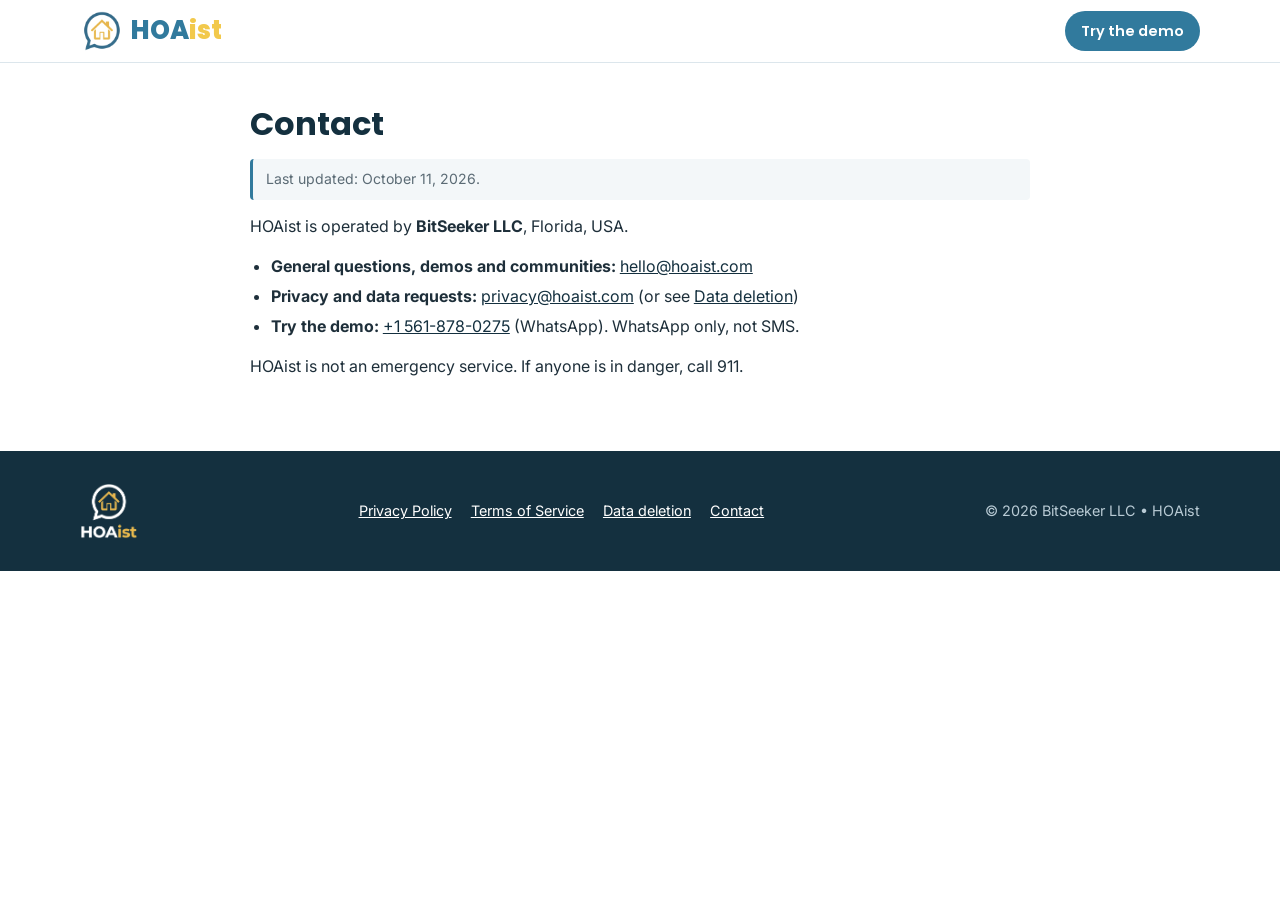
==== contact/index.html @ b40eb7b4 "Add Privacy Policy, Terms, Data deletion and Contact pages; footer links; sitemap" ====
<!doctype html>
<html lang="en">
<head>
  <meta charset="utf-8">
  <title>Contact | HOAist</title>
  <meta name="description" content="How to contact HOAist and BitSeeker LLC.">
  <meta name="viewport" content="width=device-width, initial-scale=1">
  <link rel="canonical" href="https://hoaist.com/contact/">
  <meta name="theme-color" content="#317A9D">
  <link rel="icon" href="/assets/favicon.ico?v=2" sizes="any">
  <link rel="icon" href="/assets/favicon-32.png?v=2" type="image/png" sizes="32x32">
  <link rel="apple-touch-icon" href="/assets/apple-touch-icon.png?v=2">
  <link rel="preconnect" href="https://fonts.googleapis.com">
  <link rel="preconnect" href="https://fonts.gstatic.com" crossorigin>
  <link href="https://fonts.googleapis.com/css2?family=Inter:wght@400;500;600;700&family=Poppins:wght@500;600;700;800&display=swap" rel="stylesheet">
  <link rel="stylesheet" href="/assets/site.css">
</head>
<body>
<a class="skip" href="#main">Skip to content</a>
<header class="site-head">
  <div class="wrap">
    <a class="logo" href="/" aria-label="HOAist home"><img src="/assets/hoaist-mark-512.png" alt="" width="44" height="44"><span class="wm brandfont"><b>HOA</b><i>ist</i></span></a>
    <a class="btn btn-primary btn-sm" href="/#demo">Try the demo</a>
  </div>
</header>
<main id="main" class="legal">
  <div class="wrap">
    <h1>Contact</h1>
<p class="legal-meta">Last updated: October 11, 2026.</p>
<p>HOAist is operated by <strong>BitSeeker LLC</strong>, Florida, USA.</p>
<ul>
<li><strong>General questions, demos and communities:</strong> <a href="mailto:hello@hoaist.com">hello@hoaist.com</a></li>
<li><strong>Privacy and data requests:</strong> <a href="mailto:privacy@hoaist.com">privacy@hoaist.com</a> (or see <a href="/data-deletion/">Data deletion</a>)</li>
<li><strong>Try the demo:</strong> <a href="https://wa.me/15618780275">+1 561-878-0275</a> (WhatsApp). WhatsApp only, not SMS.</li>
</ul>
<p>HOAist is not an emergency service. If anyone is in danger, call 911.</p>

  </div>
</main>
<footer>
  <div class="wrap">
    <img src="/assets/hoaist-logo-reversed.png" alt="HOAist" width="505" height="490">
    <nav aria-label="Legal">
      <a href="/privacy/">Privacy Policy</a>
      <a href="/terms/">Terms of Service</a>
      <a href="/data-deletion/">Data deletion</a>
      <a href="/contact/">Contact</a>
    </nav>
    <div>© 2026 BitSeeker LLC • HOAist</div>
  </div>
</footer>
</body>
</html>
---- assets/site.css ----
:root{--blue:#317A9D;--navy:#1B4A61;--deep:#14303F;--ink:#1E2F3A;--muted:#5A6B76;--tint:#EAF3F7;--tint2:#F5F9FB;--gold:#F2C94C;--gold-l:#FDF5DC;--gold-b:#F0DC9C;--gold-dk:#8A6A10;--line:#DCE6EC;--red:#C9474B;--wa:#25D366;--r:16px}
*{box-sizing:border-box}
html{scroll-behavior:smooth;-webkit-text-size-adjust:100%;text-size-adjust:100%}
body{margin:0;font-family:Inter,system-ui,-apple-system,"Segoe UI",Roboto,sans-serif;color:var(--ink);line-height:1.55;font-size:16px;background:#fff;-webkit-font-smoothing:antialiased}
h1,h2,h3,.btn,.brandfont{font-family:Poppins,Montserrat,Inter,sans-serif}
h1,h2,h3{color:var(--deep);line-height:1.15;margin:0 0 .5em}
h2{font-size:clamp(1.55rem,4.5vw,2.2rem);font-weight:700}
h3{font-size:1.1rem;font-weight:600}
p{margin:0 0 1em}
a{color:var(--blue)}
img{max-width:100%;height:auto}
.wrap{width:min(1120px,100% - 2.5rem);margin-inline:auto}
.wm b{color:var(--blue);font-weight:800}.wm i{color:var(--gold);font-style:normal;font-weight:800}
.skip{position:absolute;left:-999px}.skip:focus{left:1rem;top:1rem;background:#fff;padding:.5rem 1rem;z-index:10}

/* header */
.site-head{position:sticky;top:0;z-index:5;background:rgba(255,255,255,.94);backdrop-filter:blur(8px);border-bottom:1px solid var(--line)}
.site-head .wrap{display:flex;align-items:center;justify-content:space-between;gap:1rem;padding:.55rem 0}
.site-head .logo{display:flex;align-items:center;gap:.45rem;text-decoration:none;font-size:1.6rem;line-height:1}
.site-head .logo img{height:44px;width:44px;display:block}
.site-head nav{display:none;gap:1.4rem;font-weight:500;font-size:.95rem}
.site-head nav a{color:var(--ink);text-decoration:none}.site-head nav a:hover{color:var(--blue)}
.btn{display:inline-flex;align-items:center;justify-content:center;gap:.55rem;font-weight:600;text-decoration:none;border-radius:999px;padding:.85rem 1.4rem;font-size:1rem;transition:transform .15s,box-shadow .15s}
.btn:hover{transform:translateY(-1px);box-shadow:0 8px 20px rgba(27,74,97,.18)}
.btn-primary{background:var(--blue);color:#fff}
.btn-gold{background:var(--gold);color:var(--deep)}
.btn-sm{padding:.55rem 1rem;font-size:.9rem}
.btn-sm svg{width:1.05em;height:1.05em}
.btn-ghost{background:transparent;color:var(--blue);box-shadow:inset 0 0 0 2px var(--blue)}
.num{margin:.7rem 0 0;font-size:.95rem}
.num .note{display:inline-block;font-size:.8rem;font-weight:600;color:var(--muted);background:var(--tint2);border:1px solid var(--line);border-radius:999px;padding:.1rem .6rem;margin-left:.35rem;vertical-align:.1rem}
@media (max-width:479px){.site-head .lg{display:none}}
.btn svg{width:1.2em;height:1.2em;flex:none}

/* hero */
.hero{background:linear-gradient(180deg,#fff 0%,var(--tint) 100%);border-bottom:5px solid var(--gold);padding:2.5rem 0 3rem}
.hero .wrap{display:grid;gap:2.5rem;align-items:center}
.eyebrow{font-family:Poppins,sans-serif;font-size:.8rem;font-weight:700;letter-spacing:.14em;text-transform:uppercase;color:var(--blue);margin-bottom:.8rem}
.hero h1{font-size:clamp(2rem,7vw,3.3rem);font-weight:700;letter-spacing:-.01em}
.hero h1 .wa{color:var(--blue)}
.tagline{font-family:Poppins,sans-serif;font-weight:600;font-size:clamp(1.15rem,3.4vw,1.45rem);color:var(--navy);border-left:5px solid var(--gold);padding:.15rem 0 .15rem .9rem;margin:1.1rem 0 1.2rem}
.tagline em{font-style:normal;color:var(--muted);font-weight:500}
.lead{font-size:1.08rem;color:var(--muted);max-width:36rem}
.cta-row{display:flex;flex-wrap:wrap;gap:.8rem 1.2rem;align-items:center;margin-top:1.4rem}
.phone{font-weight:600;color:var(--navy);text-decoration:none;font-size:1.05rem}
.qr{display:flex;gap:1rem;align-items:center;margin-top:1.6rem;background:#fff;border:1px solid var(--line);border-radius:var(--r);padding:.8rem 1rem;max-width:23rem}
.qr img{width:104px;height:104px;flex:none}
.qr strong{display:block;font-family:Poppins,sans-serif;color:var(--deep)}
.qr span{font-size:.88rem;color:var(--muted)}

/* hero Q&A card */
.qa{margin:0;max-width:430px;width:100%;justify-self:center;background:#fff;border-radius:22px;border:1px solid var(--line);box-shadow:0 24px 48px rgba(20,48,63,.14);overflow:hidden}
.qa-hdr{display:flex;align-items:center;gap:.65rem;background:var(--navy);color:#fff;padding:.8rem 1.1rem;font:600 1rem Poppins,sans-serif}
.qa-hdr img{width:34px;height:34px;border-radius:50%;background:#fff;padding:2px}
.qa-hdr small{display:block;font:400 .75rem Inter,sans-serif;opacity:.8}
.qa-body{padding:1.1rem;background:var(--tint2);display:grid;gap:.8rem}
.qa .who{display:block;font:600 .68rem Poppins,sans-serif;letter-spacing:.1em;text-transform:uppercase;color:var(--blue);margin-bottom:.2rem}
.q,.a{border-radius:16px;padding:.75rem .95rem;line-height:1.45;font-size:.97rem}
.q{background:var(--tint);border:1px solid #CFE2EB;margin-left:12%;border-bottom-right-radius:4px;color:var(--deep);font-weight:500}
.a{background:#fff;border:1px solid var(--line);margin-right:6%;border-bottom-left-radius:4px}
.a .who{color:var(--navy)}
.src{display:inline-block;margin-top:.6rem;background:var(--gold);color:var(--deep);font:600 .78rem Poppins,sans-serif;border-radius:999px;padding:.25rem .7rem}
.next{display:block;margin-top:.55rem;color:var(--muted);font-size:.9rem}
.qa figcaption{font-size:.78rem;color:var(--muted);text-align:center;padding:.6rem;border-top:1px solid var(--line)}

/* sections */
section{padding:3.5rem 0}
.sec-intro{max-width:44rem;margin-bottom:2rem}
.sec-intro p{color:var(--muted);font-size:1.05rem}
.alt{background:var(--tint2)}
.sub{font-size:1.05rem;color:var(--muted)}
.note{color:var(--muted);font-size:.92rem}
.split{display:grid;gap:2rem;align-items:center}
/* answers vs forms */
.vs{display:grid;gap:1rem}
.vs-col{border-radius:var(--r);padding:1.3rem 1.4rem}
.vs-col ol{margin:0;padding-left:1.2rem}.vs-col li{margin:.45rem 0}
.vs-col.form{background:#F2F4F5;border:1px dashed #B8C4CB;color:#6F7E87}
.vs-col.form h3{color:#6F7E87}
.vs-col.form li{text-decoration:line-through;text-decoration-color:rgba(111,126,135,.45)}
.vs-col.agent{background:var(--navy);color:#fff}
.vs-col.agent h3{color:var(--gold)}
.vs-col.agent li::marker{color:var(--gold);font-weight:700}
.kicker{margin:1.6rem 0 0;font:600 clamp(1.1rem,3.4vw,1.35rem) Poppins,sans-serif;color:var(--blue);text-align:center}
/* agent badges */
.ticks{list-style:none;padding:0;margin:1rem 0}
.ticks li{position:relative;padding-left:1.7rem;margin:.55rem 0}
.ticks li::before{content:"";position:absolute;left:0;top:.35rem;width:.95rem;height:.95rem;border-radius:50% 50% 50% 4px;background:var(--gold)}
.badges{display:grid;gap:.8rem;max-width:360px;width:100%;justify-self:center}
.badge{display:flex;align-items:center;gap:.9rem;background:#fff;border:1px solid var(--line);border-radius:18px 18px 18px 6px;padding:.8rem 1rem;box-shadow:0 8px 20px rgba(20,48,63,.07)}
.badge:nth-child(2){margin-left:1.5rem}.badge:nth-child(3){margin-left:.75rem}
.badge b{display:block;font:600 1.05rem Poppins,sans-serif;color:var(--deep)}
.badge small{color:var(--muted)}
.av{display:grid;place-items:center;width:44px;height:44px;flex:none;border-radius:50%;background:var(--blue);color:#fff;font:700 1.1rem Poppins,sans-serif}
.av.gold{background:var(--gold);color:var(--deep)}.av.navy{background:var(--navy)}
.badge-cap{font-size:.78rem;color:var(--muted);text-align:center;margin:.2rem 0 0}
/* timeline */
.timeline{list-style:none;margin:0;padding:0;display:grid;gap:1.2rem;position:relative}
.timeline li{position:relative;padding:0 0 0 3.6rem}
.timeline li::before{content:"";position:absolute;left:1.3rem;top:2.8rem;bottom:-1.2rem;width:3px;background:var(--gold-b)}
.timeline li:last-child::before{display:none}
.timeline .dot{position:absolute;left:0;top:0;width:2.7rem;height:2.7rem;border-radius:50%;display:grid;place-items:center;background:var(--blue);color:#fff;font:700 1rem Poppins,sans-serif;box-shadow:0 0 0 4px #fff}
.timeline li:last-child .dot{background:var(--gold);color:var(--deep)}
.timeline h3{margin:.45rem 0 .25rem}
.timeline p{color:var(--muted);margin:0;font-size:.95rem}
.pic{display:block;margin-top:.6rem;height:70px;max-width:180px;border-radius:10px;background:linear-gradient(160deg,#9DB7C4 0%,#5D7F90 55%,#3C5867 100%);position:relative;overflow:hidden}
.pic::before{content:"";position:absolute;left:12%;right:12%;top:38%;height:6px;background:repeating-linear-gradient(90deg,#F2C94C 0 12px,#1B4A61 12px 24px)}
.pic::after{content:"📷 north gate";position:absolute;left:.5rem;bottom:.3rem;color:#fff;font-size:.7rem;font-weight:600}
.also{margin:1.6rem 0 0;color:var(--muted)}
/* loop */
.loop{position:relative;display:grid;grid-template-columns:1fr 1fr;gap:3rem 2.6rem;max-width:440px;width:100%;justify-self:center;padding:.5rem}
.loop::before{content:"";position:absolute;inset:16% 22%;border:3px dashed var(--gold);border-radius:50%}
.loop .n{position:relative;z-index:1;background:#fff;border:1px solid var(--line);border-radius:16px;padding:.8rem .85rem;font:500 .9rem/1.35 Inter,sans-serif;color:var(--deep);box-shadow:0 6px 16px rgba(20,48,63,.07)}
.loop .n b{display:grid;place-items:center;width:1.6rem;height:1.6rem;border-radius:50%;background:var(--blue);color:#fff;font:700 .85rem Poppins,sans-serif;margin-bottom:.35rem}
.loop .n3 b{background:var(--gold);color:var(--deep)}
.loop .n1{grid-column:1;grid-row:1}.loop .n2{grid-column:2;grid-row:1}.loop .n3{grid-column:2;grid-row:2}.loop .n4{grid-column:1;grid-row:2}
.loop .hub{position:absolute;left:50%;top:50%;transform:translate(-50%,-50%);z-index:2;width:3rem;height:3rem;border-radius:50%;background:var(--navy);color:var(--gold);display:grid;place-items:center;font:700 1.5rem Poppins,sans-serif}
/* florida */
.fl{display:grid;gap:1rem}
.fl div{border-left:5px solid var(--gold);background:var(--gold-l);border-radius:0 var(--r) var(--r) 0;padding:1rem 1.2rem}
.fl p{margin:0;color:var(--ink);font-size:.95rem}
/* board */
.board{background:linear-gradient(180deg,var(--tint) 0%,#fff 100%)}
.ask{background:var(--navy);color:#fff;border-radius:22px 22px 22px 6px;padding:1.4rem 1.5rem;box-shadow:0 18px 36px rgba(20,48,63,.18)}
.ask .lbl{display:block;font:600 .72rem Poppins,sans-serif;letter-spacing:.1em;text-transform:uppercase;color:var(--gold);margin-bottom:.6rem}
.bq{font:600 1.15rem/1.4 Poppins,sans-serif;margin:0 0 .9rem}
.ba{background:rgba(255,255,255,.1);border-radius:14px;padding:.75rem .9rem;margin:0;color:#DCEAF1;font-size:.95rem}
.demo-note{margin:1.4rem 0 0;font-size:.85rem;opacity:.85}

/* table */
.tbl-wrap{overflow-x:auto;border:1px solid var(--line);border-radius:var(--r);background:#fff;-webkit-overflow-scrolling:touch}
table{width:100%;min-width:640px;border-collapse:collapse;font-size:.93rem}
th{font-family:Poppins,sans-serif;text-align:left;padding:.8rem 1rem;color:#fff;background:var(--navy);font-weight:600}
th.h{background:var(--blue)}
td{padding:.7rem 1rem;border-top:1px solid var(--line);vertical-align:top}
td.f{font-weight:600;color:var(--deep);width:24%}
td.ho{background:var(--tint)}
tr:nth-child(even) td:not(.ho){background:var(--tint2)}
.m{display:inline-grid;place-items:center;width:1.25rem;height:1.25rem;border-radius:50%;color:#fff;font-weight:800;font-size:.75rem;margin-right:.4rem;vertical-align:-.2rem;font-style:normal}
.y{background:var(--blue)}.p{background:var(--gold);color:var(--deep)}.n{background:var(--red)}
.legend{font-size:.85rem;color:var(--muted);margin-top:.7rem}
.fine{font-size:.8rem;color:var(--muted);margin-top:.4rem}
.boxes{display:grid;grid-template-columns:minmax(0,1fr);gap:1.2rem;margin-top:2rem}
.box{border-radius:var(--r);padding:1.4rem 1.4rem 1.1rem;border:1px solid var(--line);background:var(--tint2)}
.box.together{background:var(--gold-l);border-color:var(--gold-b)}
.box ul{padding-left:1.2rem;margin:.4rem 0 .8rem}.box li{margin:.3rem 0}
.box .note{font-size:.9rem;color:var(--muted)}
.flow{display:flex;align-items:center;gap:.35rem;margin:.9rem 0}
.flow div{flex:1;min-width:0;background:#fff;border:1px solid var(--gold-b);border-radius:12px;padding:.55rem .3rem;text-align:center;font:600 clamp(.7rem,3vw,.95rem) Poppins,sans-serif;color:var(--deep)}
.flow div small{display:block;font:400 .75rem Inter,sans-serif;color:var(--muted)}
.flow span{color:var(--gold-dk);font-weight:700}

/* final CTA + footer */
.final{background:var(--navy);color:#fff;text-align:center;padding:3.5rem 0}
.final h2{color:#fff}
.final p{color:#D6E6EE}
.final .phone{color:var(--gold)}
.final .btn-ghost{color:#fff;box-shadow:inset 0 0 0 2px rgba(255,255,255,.75)}
.final .num .note{color:#D6E6EE;background:rgba(255,255,255,.08);border-color:rgba(255,255,255,.25)}
.final .cta-row{justify-content:center}
.final .qr{margin:1.6rem auto 0;text-align:left}
footer{background:var(--deep);color:#B9CBD5;font-size:.9rem;padding:2rem 0}
footer .wrap{display:flex;flex-direction:column;gap:1rem;align-items:flex-start}
footer img{height:56px;width:auto}
footer nav{display:flex;flex-wrap:wrap;gap:.4rem 1.2rem}
footer a{color:#fff}
footer .soon{color:#8FA6B3}
footer .tm{font-size:.78rem;color:#8FA6B3}

@media (max-width:719px){
  .tbl-wrap{border:0;background:none;overflow:visible}
  table,thead,tbody,tr,td{display:block;min-width:0}
  thead{position:absolute;left:-9999px}
  tr{background:#fff;border:1px solid var(--line);border-radius:var(--r);margin-bottom:.8rem;overflow:hidden}
  td{border-top:1px solid var(--line);padding:.6rem .9rem}
  td.f{width:auto;background:var(--navy)!important;color:#fff;border-top:0;font-family:Poppins,sans-serif}
  td[data-label]::before{content:attr(data-label);display:block;font:600 .72rem Poppins,sans-serif;letter-spacing:.08em;text-transform:uppercase;color:var(--muted);margin-bottom:.15rem}
  td.ho::before{color:var(--blue)}
  tr:nth-child(even) td:not(.ho){background:#fff}
}
@media (min-width:720px){
  .vs{grid-template-columns:1fr 1fr}
  .fl{grid-template-columns:1fr 1fr}
  .timeline{grid-template-columns:repeat(4,minmax(0,1fr));gap:1.4rem}
  .timeline li{padding:3.6rem 0 0}
  .timeline li::before{left:2.9rem;right:-1.4rem;top:1.3rem;bottom:auto;width:auto;height:3px}
  .timeline .dot{left:0;top:0}
  .boxes{grid-template-columns:minmax(0,1fr) minmax(0,1fr)}
  footer .wrap{flex-direction:row;justify-content:space-between;align-items:center}
}
@media (min-width:960px){
  .site-head nav{display:flex}
  .hero{padding:4rem 0 4.5rem}
  .hero .wrap{grid-template-columns:1.15fr .85fr;gap:3.5rem}
  .split{grid-template-columns:1.1fr .9fr;gap:3.5rem}
  .board .split{grid-template-columns:.9fr 1.1fr}
  .fl{grid-template-columns:repeat(4,minmax(0,1fr))}
}
@media (prefers-reduced-motion:reduce){*{transition:none!important;scroll-behavior:auto!important}}
/* legal pages */
.legal{padding:2.5rem 0 3.5rem}
.legal .wrap{max-width:780px}
.legal h1{margin:.2rem 0 1rem}
.legal h2{margin:1.8rem 0 .5rem;font-size:1.25rem}
.legal ul,.legal ol{padding-left:1.3rem}
.legal li{margin:.3rem 0}
.legal a{color:var(--deep, #1f5570)}
.legal-meta{font-size:.88rem;color:#5b6b75;background:#f3f7f9;border-left:3px solid #317A9D;padding:.6rem .8rem;border-radius:4px}
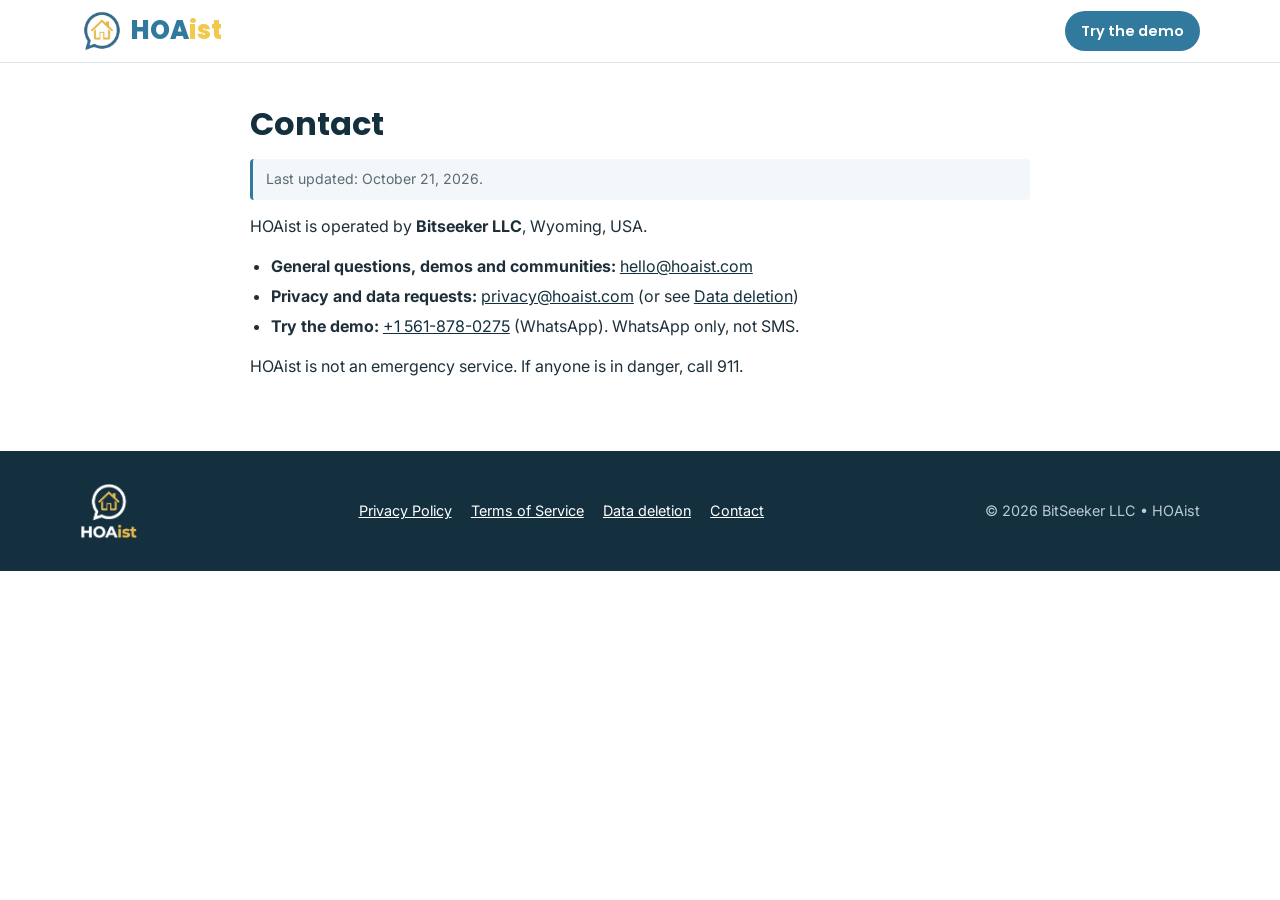
==== commit 66c65f23: "Update HOAist contact entity details" ====
--- a/contact/index.html
+++ b/contact/index.html
@@ -26,8 +26,8 @@
 <main id="main" class="legal">
   <div class="wrap">
     <h1>Contact</h1>
-<p class="legal-meta">Last updated: October 11, 2026.</p>
-<p>HOAist is operated by <strong>BitSeeker LLC</strong>, Florida, USA.</p>
+<p class="legal-meta">Last updated: October 21, 2026.</p>
+<p>HOAist is operated by <strong>Bitseeker LLC</strong>, Wyoming, USA.</p>
 <ul>
 <li><strong>General questions, demos and communities:</strong> <a href="mailto:hello@hoaist.com">hello@hoaist.com</a></li>
 <li><strong>Privacy and data requests:</strong> <a href="mailto:privacy@hoaist.com">privacy@hoaist.com</a> (or see <a href="/data-deletion/">Data deletion</a>)</li>
